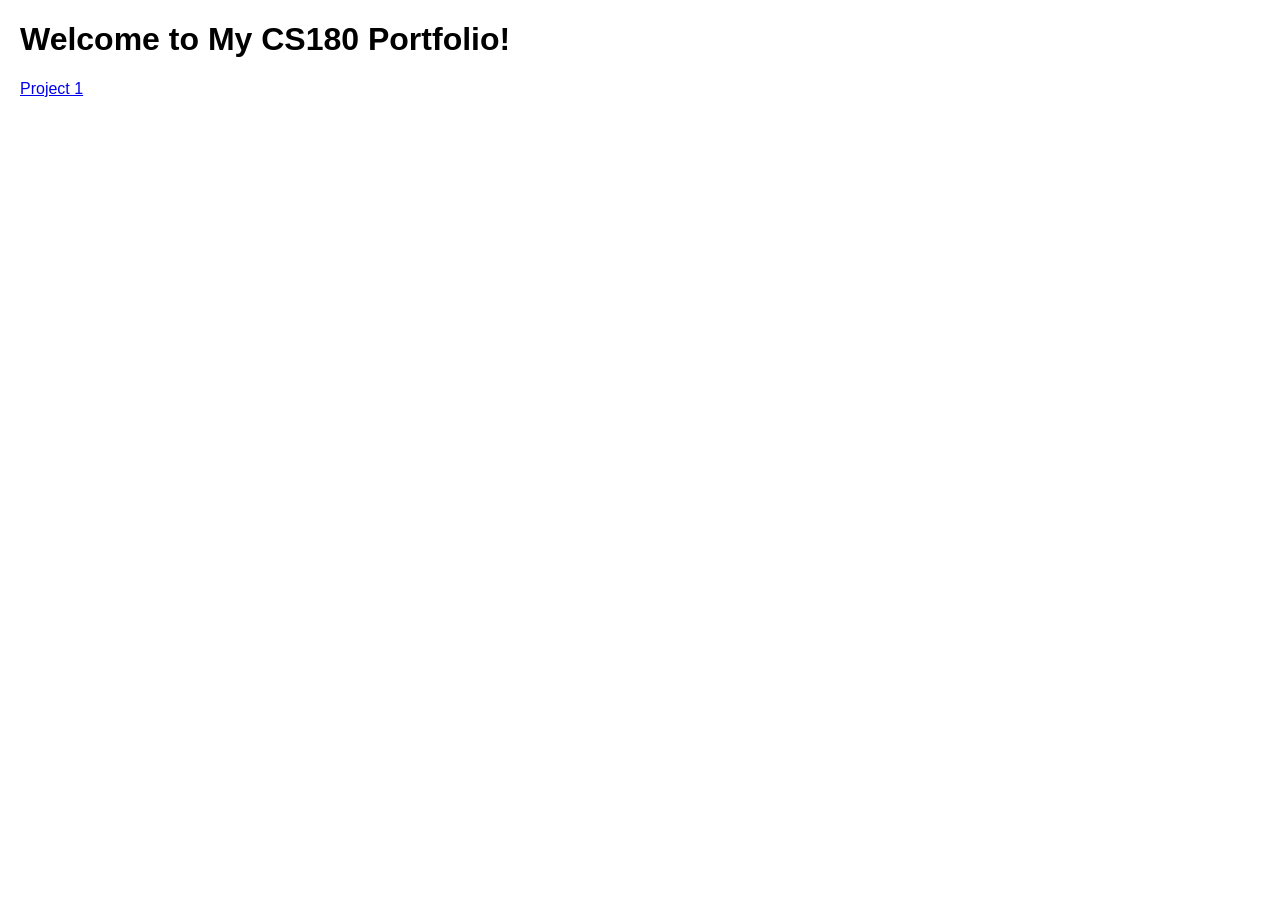
==== index.html @ 076f8999 "Add initial index.html for portfolio website" ====
<!DOCTYPE html>
<html>
<head>
    <title>My Portfolio</title>
    <style>
        body {
            font-family: Arial, sans-serif;
            margin: 20px;
        }
    </style>
</head>
<body>
    <h1>Welcome to My CS180 Portfolio!</h1>
    <a href="./1/index.html">Project 1</a>
</body>
</html>
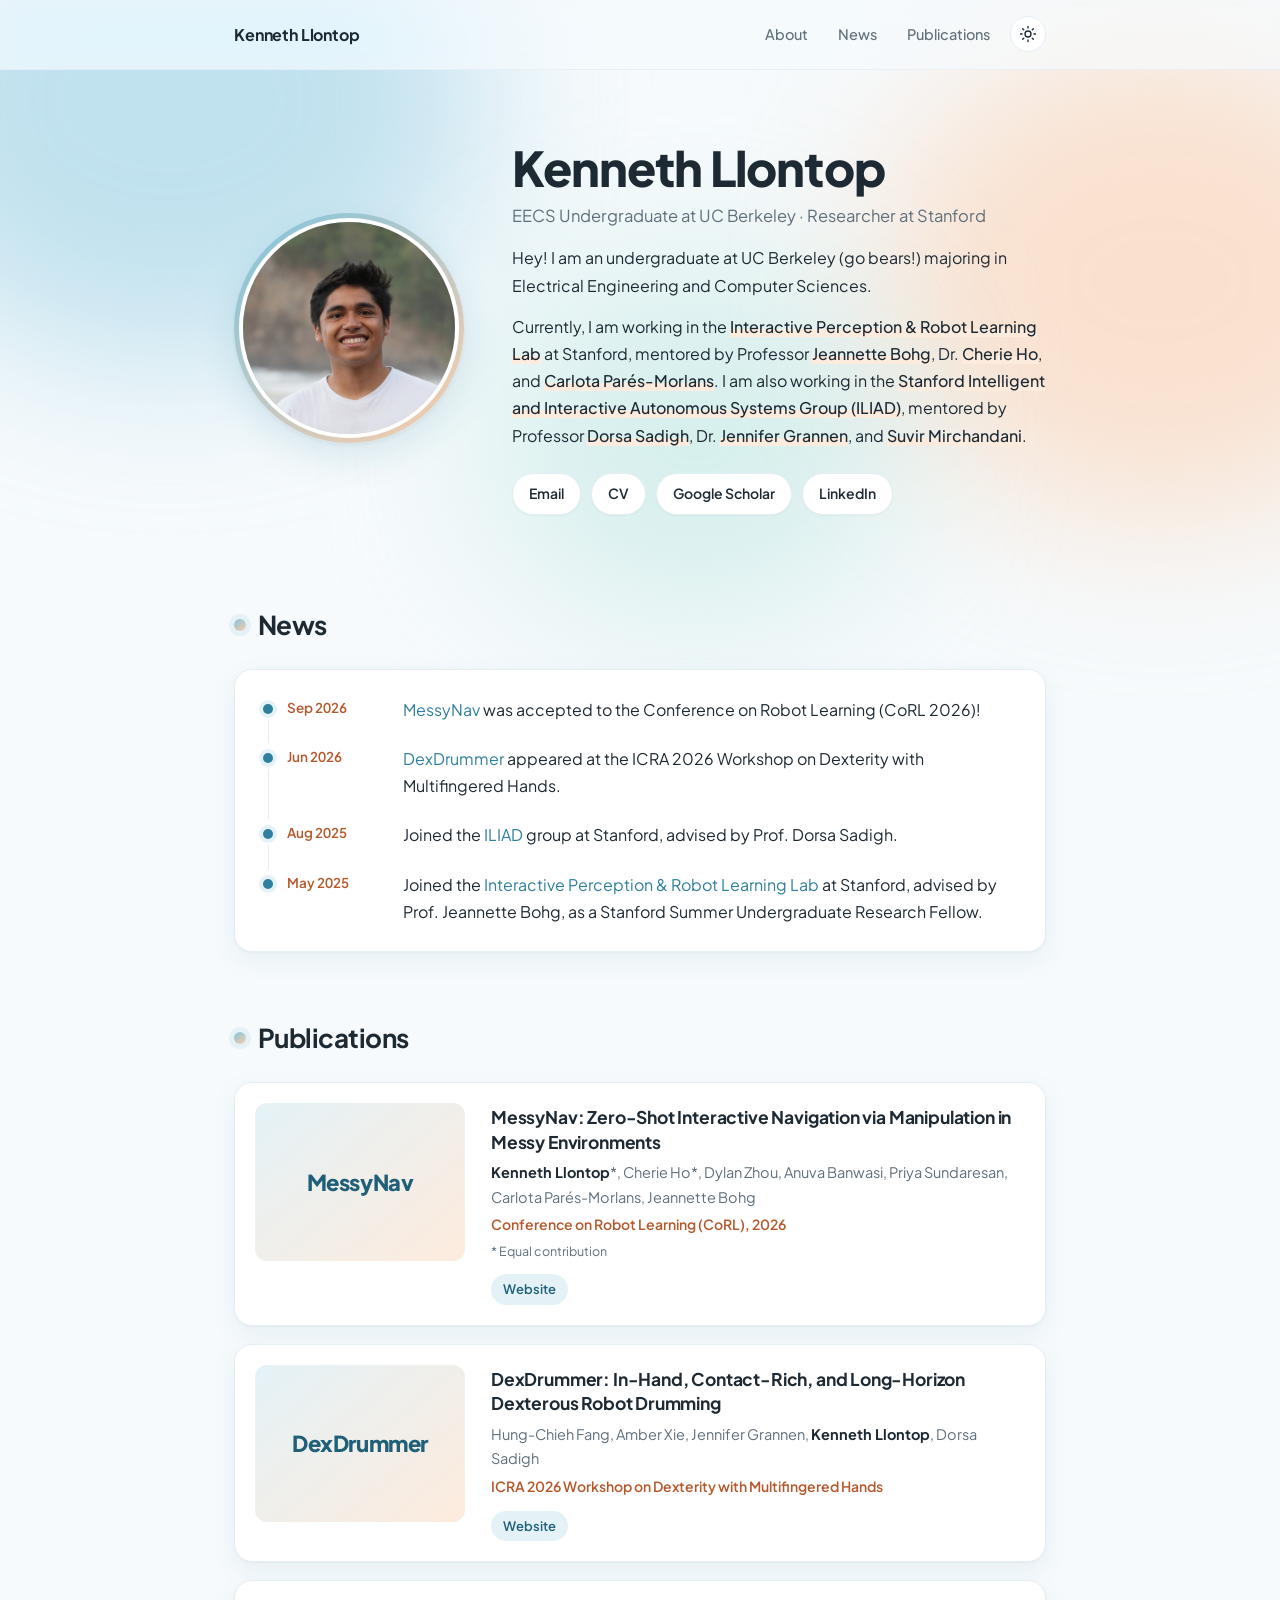
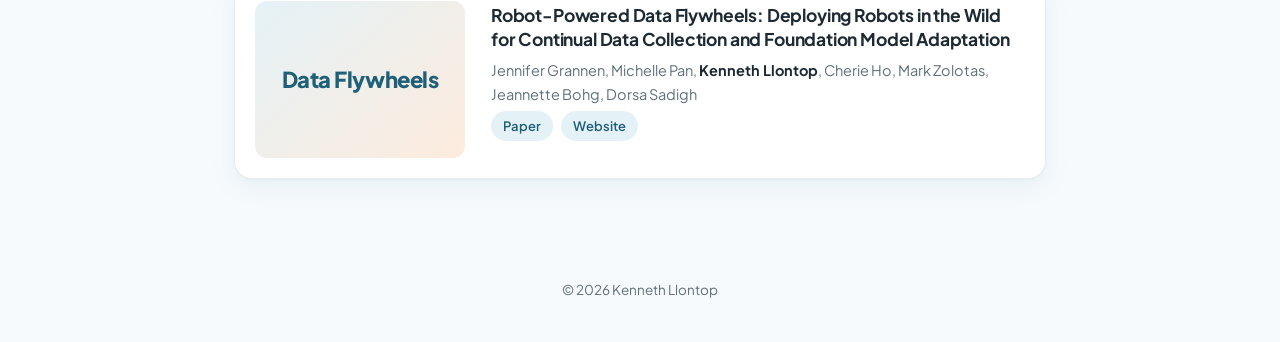
==== commit 388f090a: "Building my website" ====
--- a/index.html
+++ b/index.html
@@ -1,16 +1,465 @@
 <!DOCTYPE html>
-<html>
+<html lang="en">
 <head>
-    <title>My Portfolio</title>
-    <style>
-        body {
-            font-family: Arial, sans-serif;
-            margin: 20px;
-        }
-    </style>
+  <meta charset="utf-8">
+  <meta name="viewport" content="width=device-width, initial-scale=1">
+  <title>Kenneth Llontop</title>
+  <meta name="description" content="Kenneth Llontop — EECS undergraduate at UC Berkeley researching robotics and continual learning at Stanford.">
+  <link rel="preconnect" href="https://fonts.googleapis.com">
+  <link rel="preconnect" href="https://fonts.gstatic.com" crossorigin>
+  <link href="https://fonts.googleapis.com/css2?family=Plus+Jakarta+Sans:wght@400;500;600;700;800&display=swap" rel="stylesheet">
+  <script>
+    // Pick the theme before the page paints: saved choice, else the system setting.
+    (function () {
+      var t = null;
+      try { t = localStorage.getItem('theme'); } catch (e) {}
+      if (t !== 'light' && t !== 'dark') {
+        t = window.matchMedia && matchMedia('(prefers-color-scheme: dark)').matches ? 'dark' : 'light';
+      }
+      document.documentElement.setAttribute('data-theme', t);
+    })();
+  </script>
+  <style>
+    /* Palette: Ocean pastel — soft sea blues + sandy peach on white */
+    :root {
+      --bg: #f6fafc;
+      --surface: #ffffff;
+      --text: #1e2a33;
+      --muted: #5f6f7b;
+      --border: #e3edf2;
+
+      --sea: #2f7f9e;          /* main accent */
+      --sea-deep: #1f5f78;     /* hover / headings accent */
+      --sea-soft: #e4f2f7;     /* chips, tints */
+      --sand: #fdebdd;         /* peach */
+      --sand-deep: #b5592c;    /* readable peach text */
+      --glow-a: rgba(126, 196, 222, .45);
+      --glow-b: rgba(253, 205, 170, .55);
+      --glow-c: rgba(168, 222, 214, .40);
+
+      --shadow: 0 1px 2px rgba(30, 42, 51, .04), 0 8px 24px rgba(47, 127, 158, .08);
+      --shadow-hover: 0 2px 4px rgba(30, 42, 51, .05), 0 14px 36px rgba(47, 127, 158, .14);
+      --radius: 18px;
+      --max: 860px;
+    }
+    /* Dark theme: used when the visitor picks it, or when their system is dark and they haven't picked light */
+    :root[data-theme="dark"] {
+      --bg: #0c171e;
+      --surface: #12212a;
+      --text: #e3edf2;
+      --muted: #97a9b5;
+      --border: #1e3340;
+      --sea: #7cc4de;
+      --sea-deep: #a6daec;
+      --sea-soft: #16303c;
+      --sand: #3a2a22;
+      --sand-deep: #f3b892;
+      --glow-a: rgba(64, 140, 170, .30);
+      --glow-b: rgba(200, 130, 90, .22);
+      --glow-c: rgba(70, 150, 140, .20);
+      --shadow: 0 1px 2px rgba(0,0,0,.3), 0 8px 24px rgba(0,0,0,.25);
+      --shadow-hover: 0 2px 4px rgba(0,0,0,.35), 0 14px 36px rgba(0,0,0,.35);
+    }
+    @media (prefers-color-scheme: dark) {
+      :root:not([data-theme="light"]) {
+        --bg: #0c171e;
+        --surface: #12212a;
+        --text: #e3edf2;
+        --muted: #97a9b5;
+        --border: #1e3340;
+        --sea: #7cc4de;
+        --sea-deep: #a6daec;
+        --sea-soft: #16303c;
+        --sand: #3a2a22;
+        --sand-deep: #f3b892;
+        --glow-a: rgba(64, 140, 170, .30);
+        --glow-b: rgba(200, 130, 90, .22);
+        --glow-c: rgba(70, 150, 140, .20);
+        --shadow: 0 1px 2px rgba(0,0,0,.3), 0 8px 24px rgba(0,0,0,.25);
+        --shadow-hover: 0 2px 4px rgba(0,0,0,.35), 0 14px 36px rgba(0,0,0,.35);
+      }
+    }
+
+    * { box-sizing: border-box; }
+    html { scroll-behavior: smooth; scroll-padding-top: 80px; }
+    body {
+      margin: 0;
+      background: var(--bg);
+      color: var(--text);
+      font-family: "Plus Jakarta Sans", system-ui, -apple-system, "Segoe UI", Roboto, sans-serif;
+      font-size: 16px;
+      line-height: 1.7;
+      -webkit-font-smoothing: antialiased;
+    }
+    a { color: var(--sea); text-decoration: none; transition: color .15s; }
+    a:hover { color: var(--sea-deep); }
+
+    /* ---------- Soft background glow ---------- */
+    .glow {
+      position: absolute; inset: 0 0 auto 0; height: 1050px; z-index: -1; overflow: hidden;
+      pointer-events: none;
+      -webkit-mask-image: linear-gradient(#000 65%, transparent);
+              mask-image: linear-gradient(#000 65%, transparent);
+    }
+    .blob {
+      position: absolute; border-radius: 50%; filter: blur(80px);
+      will-change: transform;
+    }
+    .blob.a { width: 620px; height: 520px; left: -140px; top: -160px; background: var(--glow-a);
+              animation: drift-a 9s ease-in-out infinite alternate; }
+    .blob.b { width: 560px; height: 480px; right: -160px; top: 40px; background: var(--glow-b);
+              animation: drift-b 11s ease-in-out infinite alternate; }
+    .blob.c { width: 420px; height: 360px; left: 38%; top: 260px; background: var(--glow-c);
+              animation: drift-c 13s ease-in-out infinite alternate; }
+    @keyframes drift-a {
+      0%   { transform: translate(0, 0) scale(1);        border-radius: 50% 50% 50% 50%; }
+      50%  { transform: translate(140px, 90px) scale(1.12); border-radius: 58% 42% 55% 45%; }
+      100% { transform: translate(60px, 180px) scale(.94); border-radius: 44% 56% 40% 60%; }
+    }
+    @keyframes drift-b {
+      0%   { transform: translate(0, 0) scale(1);          border-radius: 50%; }
+      50%  { transform: translate(-160px, 120px) scale(.9); border-radius: 40% 60% 60% 40%; }
+      100% { transform: translate(-60px, -40px) scale(1.15); border-radius: 60% 40% 45% 55%; }
+    }
+    @keyframes drift-c {
+      0%   { transform: translate(0, 0) scale(.9);          border-radius: 50%; }
+      50%  { transform: translate(-180px, -80px) scale(1.15); border-radius: 55% 45% 40% 60%; }
+      100% { transform: translate(120px, -140px) scale(1);   border-radius: 45% 55% 60% 40%; }
+    }
+
+    /* ---------- Nav ---------- */
+    .nav {
+      position: sticky; top: 0; z-index: 10;
+      background: color-mix(in srgb, var(--bg) 72%, transparent);
+      backdrop-filter: saturate(160%) blur(14px);
+      -webkit-backdrop-filter: saturate(160%) blur(14px);
+      border-bottom: 1px solid color-mix(in srgb, var(--border) 70%, transparent);
+    }
+    .nav-inner {
+      max-width: var(--max); margin: 0 auto; padding: 16px 24px;
+      display: flex; align-items: center; justify-content: space-between; gap: 16px;
+    }
+    .nav-name { font-weight: 700; color: var(--text); letter-spacing: -.01em; }
+    .nav-name:hover { color: var(--text); }
+    .nav-links { display: flex; gap: 6px; font-size: 14.5px; font-weight: 500; }
+    .nav-links a { color: var(--muted); padding: 6px 12px; border-radius: 999px; }
+    .nav-links a:hover { color: var(--sea-deep); background: var(--sea-soft); }
+    .nav-right { display: flex; align-items: center; gap: 8px; }
+    .theme-toggle {
+      width: 36px; height: 36px; border-radius: 50%; display: grid; place-items: center;
+      border: 1px solid var(--border); background: var(--surface); color: var(--text);
+      cursor: pointer; transition: background .15s, color .15s, transform .2s;
+    }
+    .theme-toggle:hover { color: var(--sea-deep); background: var(--sea-soft); transform: rotate(-12deg); }
+    .theme-toggle svg { width: 18px; height: 18px; fill: none; stroke: currentColor; stroke-width: 1.8;
+                        stroke-linecap: round; stroke-linejoin: round; }
+    .theme-toggle .moon { display: none; }
+    :root[data-theme="dark"] .theme-toggle .sun { display: none; }
+    :root[data-theme="dark"] .theme-toggle .moon { display: block; }
+    body, .card, .nav, .btn { transition: background-color .3s, border-color .3s, color .3s; }
+
+    main { max-width: var(--max); margin: 0 auto; padding: 0 24px; }
+    h1, h2, h3 { margin: 0; letter-spacing: -.02em; }
+
+    /* ---------- Bio ---------- */
+    .bio {
+      display: grid; grid-template-columns: 230px 1fr; gap: 48px; align-items: center;
+      padding: 72px 0 24px;
+    }
+    .bio > *, .pub > *, .news li > * { min-width: 0; }
+    .photo {
+      width: 230px; height: 230px; border-radius: 50%; padding: 5px;
+      background: linear-gradient(140deg, #7ec4de, #fdcdaa);
+      box-shadow: var(--shadow-hover);
+    }
+    .photo img {
+      width: 100%; height: 100%; object-fit: cover; border-radius: 50%; display: block;
+      border: 4px solid var(--surface);
+    }
+    .bio h1 { font-size: 48px; font-weight: 800; line-height: 1.1; margin-bottom: 8px; }
+    .tagline { margin: 0 0 22px; color: var(--muted); font-size: 16.5px; }
+    .bio p { margin: 0 0 14px; }
+    .bio-text a:not(.btn) {
+      color: var(--text); font-weight: 500;
+      background-image: linear-gradient(transparent 62%, var(--sand) 62%);
+      transition: background-size .2s, color .15s;
+    }
+    .bio-text a:not(.btn):hover { color: var(--sea-deep); }
+    .highlight { font-weight: 600; color: var(--sea-deep); }
+
+    .links { display: flex; flex-wrap: wrap; gap: 10px; margin-top: 24px; }
+    .btn {
+      font-size: 14px; font-weight: 600; color: var(--text);
+      padding: 8px 16px; border-radius: 999px;
+      background: var(--surface); border: 1px solid var(--border);
+      box-shadow: 0 1px 2px rgba(30,42,51,.04);
+      transition: transform .15s, background .15s, color .15s, border-color .15s;
+    }
+    .btn:hover { transform: translateY(-1px); background: var(--sea); border-color: var(--sea); color: #fff; }
+
+    /* ---------- Sections ---------- */
+    section.block { padding-top: 64px; }
+    h2 {
+      font-size: 26px; font-weight: 700; margin-bottom: 22px;
+      display: flex; align-items: center; gap: 12px;
+    }
+    h2::before {
+      content: ""; width: 12px; height: 12px; border-radius: 50%;
+      background: linear-gradient(140deg, #7ec4de, #fdcdaa);
+      box-shadow: 0 0 0 5px var(--sea-soft);
+    }
+    .card {
+      background: var(--surface); border: 1px solid var(--border);
+      border-radius: var(--radius); box-shadow: var(--shadow);
+    }
+
+    /* ---------- News (dot timeline) ---------- */
+    .news { list-style: none; margin: 0; padding: 26px 28px; }
+    .news li {
+      position: relative; display: grid; grid-template-columns: 96px 1fr; gap: 20px;
+      padding: 0 0 22px 24px;
+    }
+    .news li:last-child { padding-bottom: 0; }
+    .news li::before {
+      content: ""; position: absolute; left: 0; top: 8px;
+      width: 10px; height: 10px; border-radius: 50%;
+      background: var(--sea); box-shadow: 0 0 0 4px var(--sea-soft);
+    }
+    .news li::after {
+      content: ""; position: absolute; left: 4.5px; top: 24px; bottom: 2px;
+      width: 1px; background: var(--border);
+    }
+    .news li:last-child::after { display: none; }
+    .news time {
+      font-size: 13.5px; font-weight: 600; color: var(--sand-deep);
+      font-variant-numeric: tabular-nums; padding-top: 1px; white-space: nowrap;
+    }
+
+    /* ---------- Publications ---------- */
+    .pub {
+      display: grid; grid-template-columns: 210px 1fr; gap: 26px;
+      padding: 20px; margin-bottom: 18px;
+      transition: transform .2s, box-shadow .2s;
+    }
+    .pub:hover { transform: translateY(-2px); box-shadow: var(--shadow-hover); }
+    .pub-thumb {
+      width: 210px; aspect-ratio: 4 / 3; border-radius: 12px; overflow: hidden;
+      background: linear-gradient(140deg, var(--sea-soft), var(--sand));
+      display: flex; align-items: center; justify-content: center;
+      color: var(--muted); font-size: 13px; font-weight: 500;
+    }
+    .pub-thumb img, .pub-thumb video { width: 100%; height: 100%; object-fit: cover; }
+    .pub-title { font-weight: 700; font-size: 17.5px; line-height: 1.4; margin: 2px 0 6px; letter-spacing: -.01em; }
+    .pub-title a { color: var(--text); }
+    .pub-title a:hover { color: var(--sea); }
+    .pub-authors { margin: 0 0 4px; font-size: 14.5px; color: var(--muted); }
+    .pub-authors .me { color: var(--text); font-weight: 700; }
+    .pub-authors a { color: inherit; }
+    .pub-authors a:hover { color: var(--sea); }
+    .pub-note { margin: -8px 0 12px; font-size: 12.5px; color: var(--muted); }
+    .thumb-label {
+      font-size: 22px; font-weight: 800; letter-spacing: -.02em; color: var(--sea-deep);
+      text-align: center; padding: 0 12px; line-height: 1.2;
+    }
+    .pub-venue { margin: 0 0 12px; font-size: 14px; font-weight: 600; color: var(--sand-deep); }
+    .pub-links { display: flex; flex-wrap: wrap; gap: 8px; }
+    .pub-links a {
+      font-size: 13px; font-weight: 600; padding: 4px 12px; border-radius: 999px;
+      background: var(--sea-soft); color: var(--sea-deep);
+      transition: background .15s, color .15s;
+    }
+    .pub-links a:hover { background: var(--sea); color: #fff; }
+
+    /* ---------- Footer ---------- */
+    footer {
+      max-width: var(--max); margin: 72px auto 0; padding: 28px 24px 40px;
+      color: var(--muted); font-size: 13.5px; text-align: center;
+    }
+
+    /* ---------- Gentle entrance ---------- */
+    @media (prefers-reduced-motion: no-preference) {
+      .rise { animation: rise .7s cubic-bezier(.2,.7,.2,1) both; }
+      .rise.d1 { animation-delay: .08s; }
+      .rise.d2 { animation-delay: .16s; }
+      .rise.d3 { animation-delay: .24s; }
+      @keyframes rise { from { opacity: 0; transform: translateY(14px); } to { opacity: 1; transform: none; } }
+    }
+
+    /* ---------- Mobile ---------- */
+    @media (max-width: 680px) {
+      .nav-inner { padding: 12px 16px; justify-content: center; }
+      .nav-name { display: none; }
+      .nav-links { gap: 4px; }
+      main { padding: 0 16px; }
+      .bio { grid-template-columns: 1fr; gap: 24px; padding-top: 40px; justify-items: center; }
+      .photo { width: 170px; height: 170px; }
+      .bio-text { width: 100%; }
+      .bio h1, .tagline { text-align: center; }
+      .bio h1 { font-size: 36px; }
+      .links { justify-content: center; }
+      .news { padding: 22px 18px; }
+      .news li { grid-template-columns: 1fr; gap: 2px; }
+      .pub { grid-template-columns: 1fr; gap: 16px; padding: 16px; }
+      .pub-thumb { width: 100%; }
+      .blob.a { width: 360px; height: 360px; }
+      .blob.b { width: 320px; height: 320px; }
+      .blob.c { width: 260px; height: 260px; left: 20%; top: 320px; }
+    }
+  </style>
 </head>
 <body>
-    <h1>Welcome to My CS180 Portfolio!</h1>
-    <a href="./1/index.html">Project 1</a>
+  <div class="glow" aria-hidden="true">
+    <span class="blob a"></span>
+    <span class="blob b"></span>
+    <span class="blob c"></span>
+  </div>
+
+  <nav class="nav">
+    <div class="nav-inner">
+      <a class="nav-name" href="#">Kenneth Llontop</a>
+      <div class="nav-right">
+        <div class="nav-links">
+          <a href="#about">About</a>
+          <a href="#news">News</a>
+          <a href="#publications">Publications</a>
+        </div>
+        <button class="theme-toggle" type="button" aria-label="Switch to dark mode" title="Toggle light / dark">
+          <svg class="sun" viewBox="0 0 24 24" aria-hidden="true"><circle cx="12" cy="12" r="4"/><path d="M12 2v2M12 20v2M4.9 4.9l1.4 1.4M17.7 17.7l1.4 1.4M2 12h2M20 12h2M4.9 19.1l1.4-1.4M17.7 6.3l1.4-1.4"/></svg>
+          <svg class="moon" viewBox="0 0 24 24" aria-hidden="true"><path d="M20 14.5A8 8 0 0 1 9.5 4a8 8 0 1 0 10.5 10.5z"/></svg>
+        </button>
+      </div>
+    </div>
+  </nav>
+
+  <main>
+
+    <!-- ===================== BIO ===================== -->
+    <section id="about" class="bio">
+      <div class="photo rise">
+        <img src="images/headshot_image-2.jpg" alt="Portrait of Kenneth Llontop">
+      </div>
+      <div class="bio-text rise d1">
+        <h1>Kenneth Llontop</h1>
+        <p class="tagline">EECS Undergraduate at UC Berkeley &middot; Researcher at Stanford</p>
+
+        <p>
+          Hey! I am an undergraduate at UC Berkeley (go bears!) majoring in Electrical Engineering
+          and Computer Sciences.
+        </p>
+        <p>
+          Currently, I am working in the
+          <a href="https://iprl.stanford.edu/">Interactive Perception &amp; Robot Learning Lab</a>
+          at Stanford, mentored by Professor <a href="https://web.stanford.edu/~bohg/">Jeannette Bohg</a>,
+          Dr. <a href="https://cherieho.com/">Cherie Ho</a>, and <a href="https://carlotapares.com/">Carlota Parés-Morlans</a>. I am also working in the
+          <a href="https://iliad.stanford.edu/">Stanford Intelligent and Interactive Autonomous Systems Group (ILIAD)</a>,
+          mentored by Professor <a href="https://dorsa.fyi/">Dorsa Sadigh</a>, Dr. <a href="https://jenngrannen.com/">Jennifer Grannen</a>,
+          and <a href="https://suvirpmirchandani.com/">Suvir Mirchandani</a>.
+        </p>
+
+        <div class="links">
+          <a class="btn" href="mailto:kennethllontop@berkeley.edu">Email</a>
+          <a class="btn" href="files/Kenneth_Llontop_CV.pdf" target="_blank" rel="noopener">CV</a>
+          <a class="btn" href="https://scholar.google.com/citations?user=0Wmio54AAAAJ&amp;hl=en" target="_blank" rel="noopener">Google Scholar</a>
+          <a class="btn" href="https://www.linkedin.com/in/kenneth-llontop" target="_blank" rel="noopener">LinkedIn</a>
+        </div>
+      </div>
+    </section>
+
+    <!-- ===================== NEWS ===================== -->
+    <section id="news" class="block rise d2">
+      <h2>News</h2>
+      <!-- Add new items at the top. Format: <li><time>Mon YYYY</time><span>...</span></li> -->
+      <ul class="news card">
+        <li>
+          <time>Sep 2026</time>
+          <span><a href="https://messynav.github.io">MessyNav</a> was accepted to the Conference on Robot Learning (CoRL 2026)!</span>
+        </li>
+        <li>
+          <time>Jun 2026</time>
+          <span><a href="https://dexdrummer.github.io">DexDrummer</a> appeared at the ICRA 2026 Workshop on Dexterity with Multifingered Hands.</span>
+        </li>
+        <li>
+          <time>Aug 2025</time>
+          <span>Joined the <a href="https://iliad.stanford.edu/">ILIAD</a> group at Stanford, advised by Prof. Dorsa Sadigh.</span>
+        </li>
+        <li>
+          <time>May 2025</time>
+          <span>Joined the <a href="https://iprl.stanford.edu/">Interactive Perception &amp; Robot Learning Lab</a> at Stanford, advised by Prof. Jeannette Bohg, as a Stanford Summer Undergraduate Research Fellow.</span>
+        </li>
+      </ul>
+    </section>
+
+    <!-- ===================== PUBLICATIONS ===================== -->
+    <section id="publications" class="block rise d3">
+      <h2>Publications</h2>
+
+      <!--
+        To add a paper, copy one <article class="pub card"> block below.
+        - Thumbnail: replace <span class="thumb-label">...</span> with
+          <img src="images/your-figure.png" alt="..."> (or a <video autoplay muted loop playsinline>).
+        - Wrap your own name in <span class="me">...</span> so it's bolded.
+      -->
+      <article class="pub card">
+        <div class="pub-thumb"><span class="thumb-label">MessyNav</span></div>
+        <div>
+          <p class="pub-title"><a href="https://messynav.github.io">MessyNav: Zero-Shot Interactive Navigation via Manipulation in Messy Environments</a></p>
+          <p class="pub-authors">
+            <span class="me">Kenneth Llontop</span>*, <a href="https://cherieho.com/">Cherie Ho</a>*, Dylan Zhou, Anuva Banwasi, Priya Sundaresan, <a href="https://carlotapares.com/">Carlota Parés-Morlans</a>, <a href="https://web.stanford.edu/~bohg/">Jeannette Bohg</a>
+          </p>
+          <p class="pub-venue">Conference on Robot Learning (CoRL), 2026</p>
+          <p class="pub-note">* Equal contribution</p>
+          <div class="pub-links">
+            <a href="https://messynav.github.io">Website</a>
+          </div>
+        </div>
+      </article>
+      <article class="pub card">
+        <div class="pub-thumb"><span class="thumb-label">DexDrummer</span></div>
+        <div>
+          <p class="pub-title"><a href="https://dexdrummer.github.io">DexDrummer: In-Hand, Contact-Rich, and Long-Horizon Dexterous Robot Drumming</a></p>
+          <p class="pub-authors">
+            Hung-Chieh Fang, Amber Xie, <a href="https://jenngrannen.com/">Jennifer Grannen</a>, <span class="me">Kenneth Llontop</span>, <a href="https://dorsa.fyi/">Dorsa Sadigh</a>
+          </p>
+          <p class="pub-venue">ICRA 2026 Workshop on Dexterity with Multifingered Hands</p>
+          <div class="pub-links">
+            <a href="https://dexdrummer.github.io">Website</a>
+          </div>
+        </div>
+      </article>
+      <article class="pub card">
+        <div class="pub-thumb"><span class="thumb-label">Data Flywheels</span></div>
+        <div>
+          <p class="pub-title"><a href="https://scanford-robot.github.io">Robot-Powered Data Flywheels: Deploying Robots in the Wild for Continual Data Collection and Foundation Model Adaptation</a></p>
+          <p class="pub-authors">
+            <a href="https://jenngrannen.com/">Jennifer Grannen</a>, Michelle Pan, <span class="me">Kenneth Llontop</span>, <a href="https://cherieho.com/">Cherie Ho</a>, Mark Zolotas, <a href="https://web.stanford.edu/~bohg/">Jeannette Bohg</a>, <a href="https://dorsa.fyi/">Dorsa Sadigh</a>
+          </p>
+          <div class="pub-links">
+            <a href="https://arxiv.org/abs/2511.19647">Paper</a>
+            <a href="https://scanford-robot.github.io">Website</a>
+          </div>
+        </div>
+      </article>
+
+    </section>
+  </main>
+
+  <footer>&copy; 2026 Kenneth Llontop</footer>
+
+  <script>
+    (function () {
+      var root = document.documentElement, btn = document.querySelector('.theme-toggle');
+      function sync() {
+        var dark = root.getAttribute('data-theme') === 'dark';
+        btn.setAttribute('aria-label', dark ? 'Switch to light mode' : 'Switch to dark mode');
+      }
+      btn.addEventListener('click', function () {
+        var next = root.getAttribute('data-theme') === 'dark' ? 'light' : 'dark';
+        root.setAttribute('data-theme', next);
+        try { localStorage.setItem('theme', next); } catch (e) {}
+        sync();
+      });
+      sync();
+    })();
+  </script>
 </body>
 </html>
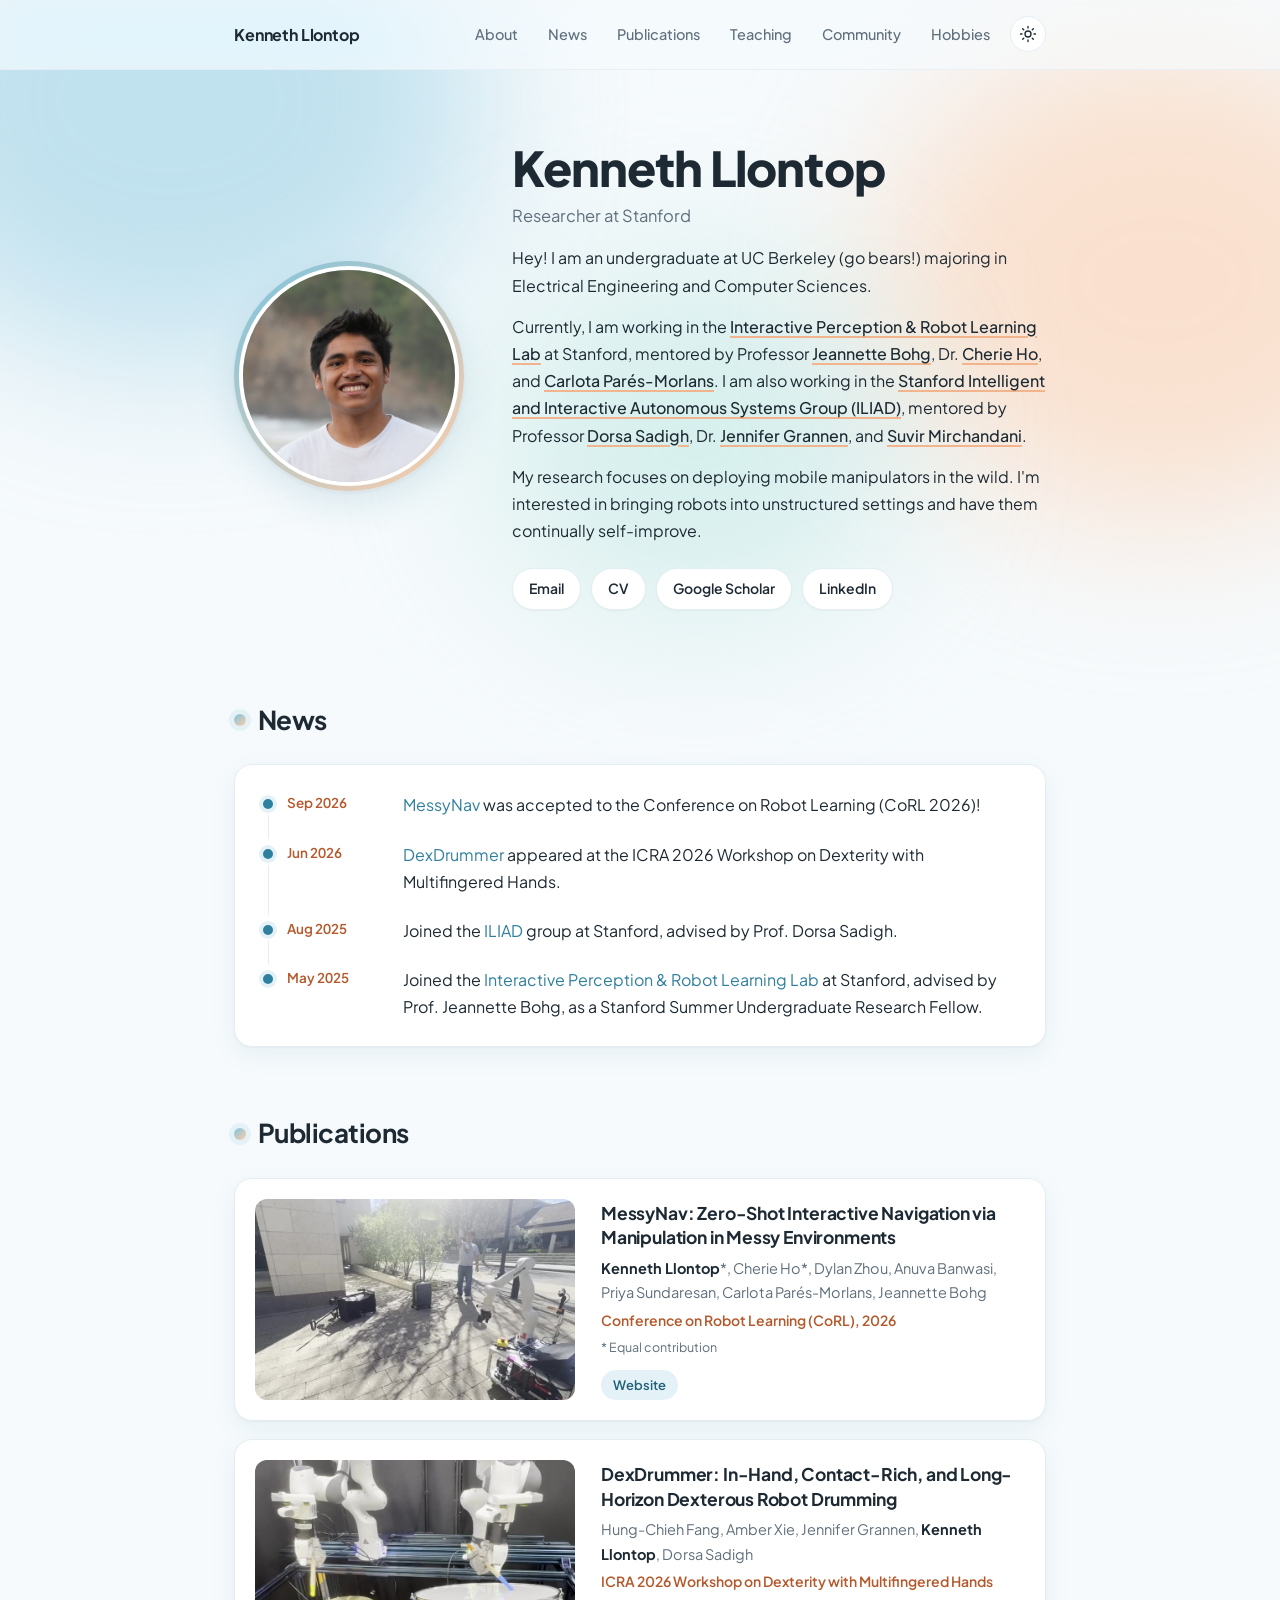
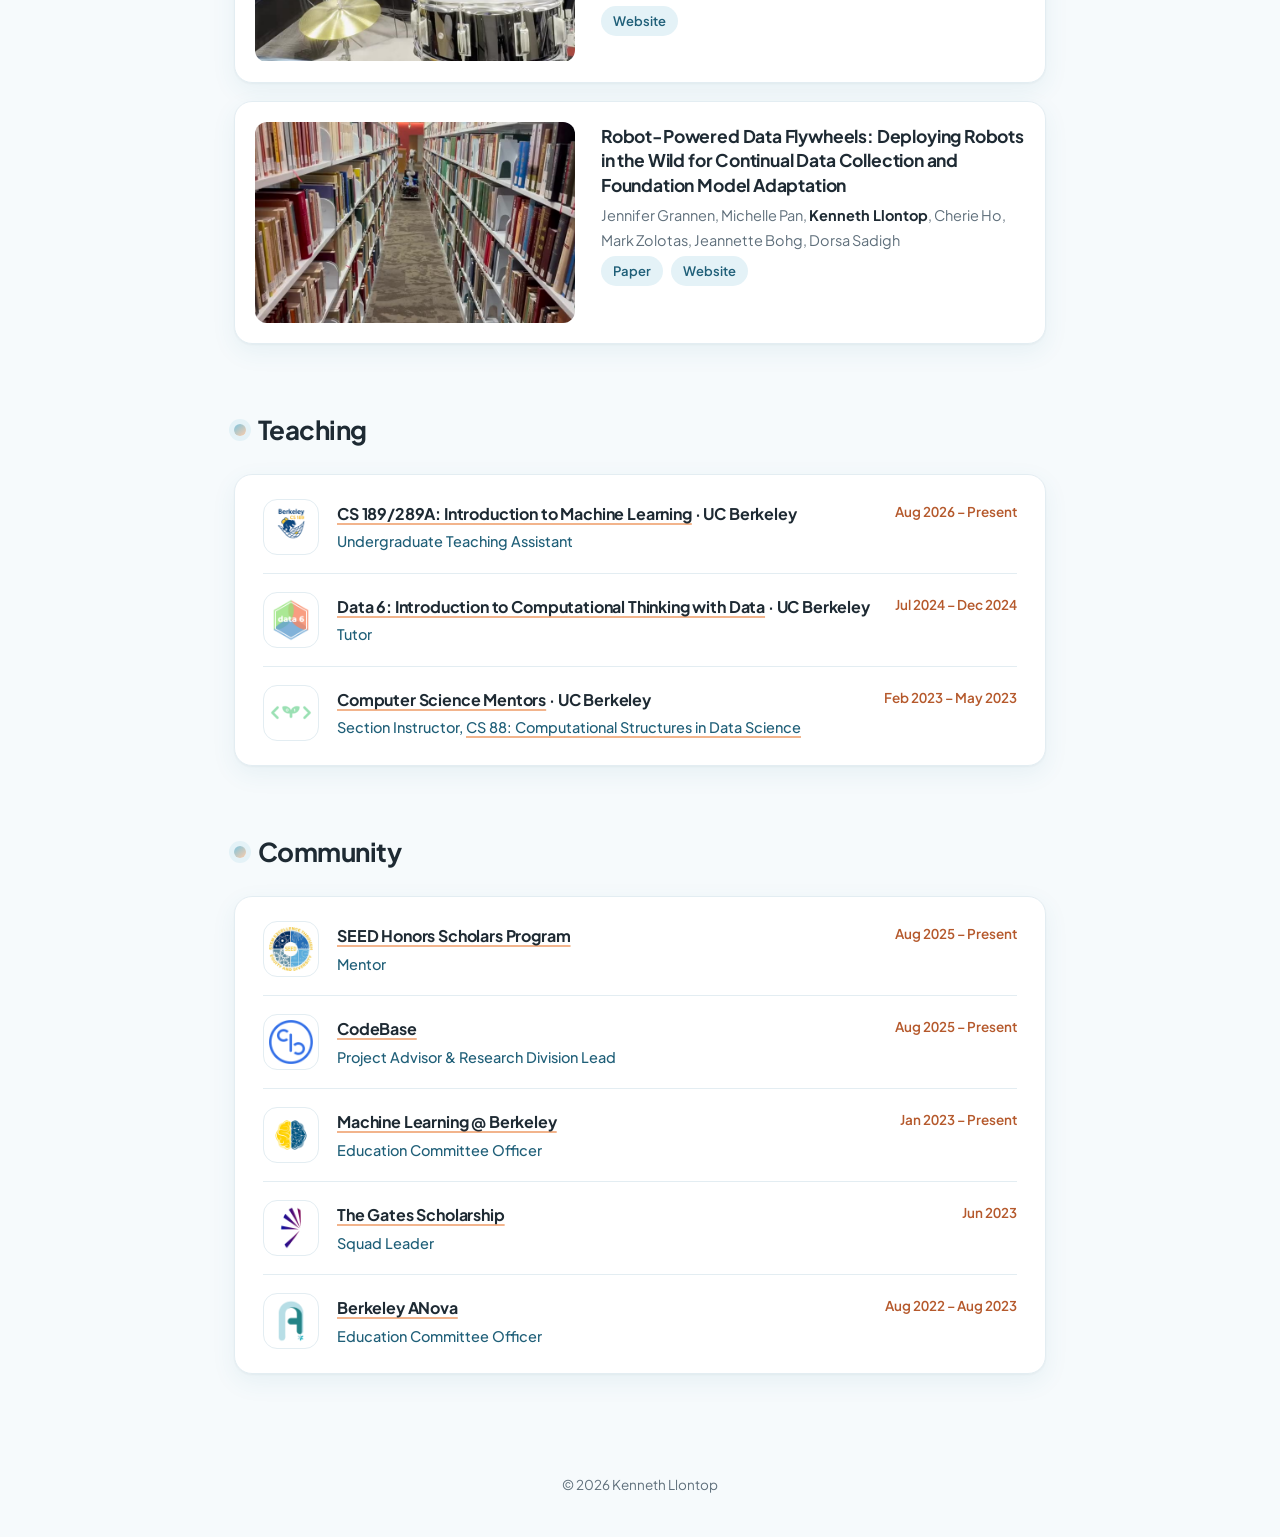
==== commit 1cf599c4: "Changes to personal website" ====
--- a/index.html
+++ b/index.html
@@ -19,293 +19,7 @@
       document.documentElement.setAttribute('data-theme', t);
     })();
   </script>
-  <style>
-    /* Palette: Ocean pastel — soft sea blues + sandy peach on white */
-    :root {
-      --bg: #f6fafc;
-      --surface: #ffffff;
-      --text: #1e2a33;
-      --muted: #5f6f7b;
-      --border: #e3edf2;
-
-      --sea: #2f7f9e;          /* main accent */
-      --sea-deep: #1f5f78;     /* hover / headings accent */
-      --sea-soft: #e4f2f7;     /* chips, tints */
-      --sand: #fdebdd;         /* peach */
-      --sand-deep: #b5592c;    /* readable peach text */
-      --glow-a: rgba(126, 196, 222, .45);
-      --glow-b: rgba(253, 205, 170, .55);
-      --glow-c: rgba(168, 222, 214, .40);
-
-      --shadow: 0 1px 2px rgba(30, 42, 51, .04), 0 8px 24px rgba(47, 127, 158, .08);
-      --shadow-hover: 0 2px 4px rgba(30, 42, 51, .05), 0 14px 36px rgba(47, 127, 158, .14);
-      --radius: 18px;
-      --max: 860px;
-    }
-    /* Dark theme: used when the visitor picks it, or when their system is dark and they haven't picked light */
-    :root[data-theme="dark"] {
-      --bg: #0c171e;
-      --surface: #12212a;
-      --text: #e3edf2;
-      --muted: #97a9b5;
-      --border: #1e3340;
-      --sea: #7cc4de;
-      --sea-deep: #a6daec;
-      --sea-soft: #16303c;
-      --sand: #3a2a22;
-      --sand-deep: #f3b892;
-      --glow-a: rgba(64, 140, 170, .30);
-      --glow-b: rgba(200, 130, 90, .22);
-      --glow-c: rgba(70, 150, 140, .20);
-      --shadow: 0 1px 2px rgba(0,0,0,.3), 0 8px 24px rgba(0,0,0,.25);
-      --shadow-hover: 0 2px 4px rgba(0,0,0,.35), 0 14px 36px rgba(0,0,0,.35);
-    }
-    @media (prefers-color-scheme: dark) {
-      :root:not([data-theme="light"]) {
-        --bg: #0c171e;
-        --surface: #12212a;
-        --text: #e3edf2;
-        --muted: #97a9b5;
-        --border: #1e3340;
-        --sea: #7cc4de;
-        --sea-deep: #a6daec;
-        --sea-soft: #16303c;
-        --sand: #3a2a22;
-        --sand-deep: #f3b892;
-        --glow-a: rgba(64, 140, 170, .30);
-        --glow-b: rgba(200, 130, 90, .22);
-        --glow-c: rgba(70, 150, 140, .20);
-        --shadow: 0 1px 2px rgba(0,0,0,.3), 0 8px 24px rgba(0,0,0,.25);
-        --shadow-hover: 0 2px 4px rgba(0,0,0,.35), 0 14px 36px rgba(0,0,0,.35);
-      }
-    }
-
-    * { box-sizing: border-box; }
-    html { scroll-behavior: smooth; scroll-padding-top: 80px; }
-    body {
-      margin: 0;
-      background: var(--bg);
-      color: var(--text);
-      font-family: "Plus Jakarta Sans", system-ui, -apple-system, "Segoe UI", Roboto, sans-serif;
-      font-size: 16px;
-      line-height: 1.7;
-      -webkit-font-smoothing: antialiased;
-    }
-    a { color: var(--sea); text-decoration: none; transition: color .15s; }
-    a:hover { color: var(--sea-deep); }
-
-    /* ---------- Soft background glow ---------- */
-    .glow {
-      position: absolute; inset: 0 0 auto 0; height: 1050px; z-index: -1; overflow: hidden;
-      pointer-events: none;
-      -webkit-mask-image: linear-gradient(#000 65%, transparent);
-              mask-image: linear-gradient(#000 65%, transparent);
-    }
-    .blob {
-      position: absolute; border-radius: 50%; filter: blur(80px);
-      will-change: transform;
-    }
-    .blob.a { width: 620px; height: 520px; left: -140px; top: -160px; background: var(--glow-a);
-              animation: drift-a 9s ease-in-out infinite alternate; }
-    .blob.b { width: 560px; height: 480px; right: -160px; top: 40px; background: var(--glow-b);
-              animation: drift-b 11s ease-in-out infinite alternate; }
-    .blob.c { width: 420px; height: 360px; left: 38%; top: 260px; background: var(--glow-c);
-              animation: drift-c 13s ease-in-out infinite alternate; }
-    @keyframes drift-a {
-      0%   { transform: translate(0, 0) scale(1);        border-radius: 50% 50% 50% 50%; }
-      50%  { transform: translate(140px, 90px) scale(1.12); border-radius: 58% 42% 55% 45%; }
-      100% { transform: translate(60px, 180px) scale(.94); border-radius: 44% 56% 40% 60%; }
-    }
-    @keyframes drift-b {
-      0%   { transform: translate(0, 0) scale(1);          border-radius: 50%; }
-      50%  { transform: translate(-160px, 120px) scale(.9); border-radius: 40% 60% 60% 40%; }
-      100% { transform: translate(-60px, -40px) scale(1.15); border-radius: 60% 40% 45% 55%; }
-    }
-    @keyframes drift-c {
-      0%   { transform: translate(0, 0) scale(.9);          border-radius: 50%; }
-      50%  { transform: translate(-180px, -80px) scale(1.15); border-radius: 55% 45% 40% 60%; }
-      100% { transform: translate(120px, -140px) scale(1);   border-radius: 45% 55% 60% 40%; }
-    }
-
-    /* ---------- Nav ---------- */
-    .nav {
-      position: sticky; top: 0; z-index: 10;
-      background: color-mix(in srgb, var(--bg) 72%, transparent);
-      backdrop-filter: saturate(160%) blur(14px);
-      -webkit-backdrop-filter: saturate(160%) blur(14px);
-      border-bottom: 1px solid color-mix(in srgb, var(--border) 70%, transparent);
-    }
-    .nav-inner {
-      max-width: var(--max); margin: 0 auto; padding: 16px 24px;
-      display: flex; align-items: center; justify-content: space-between; gap: 16px;
-    }
-    .nav-name { font-weight: 700; color: var(--text); letter-spacing: -.01em; }
-    .nav-name:hover { color: var(--text); }
-    .nav-links { display: flex; gap: 6px; font-size: 14.5px; font-weight: 500; }
-    .nav-links a { color: var(--muted); padding: 6px 12px; border-radius: 999px; }
-    .nav-links a:hover { color: var(--sea-deep); background: var(--sea-soft); }
-    .nav-right { display: flex; align-items: center; gap: 8px; }
-    .theme-toggle {
-      width: 36px; height: 36px; border-radius: 50%; display: grid; place-items: center;
-      border: 1px solid var(--border); background: var(--surface); color: var(--text);
-      cursor: pointer; transition: background .15s, color .15s, transform .2s;
-    }
-    .theme-toggle:hover { color: var(--sea-deep); background: var(--sea-soft); transform: rotate(-12deg); }
-    .theme-toggle svg { width: 18px; height: 18px; fill: none; stroke: currentColor; stroke-width: 1.8;
-                        stroke-linecap: round; stroke-linejoin: round; }
-    .theme-toggle .moon { display: none; }
-    :root[data-theme="dark"] .theme-toggle .sun { display: none; }
-    :root[data-theme="dark"] .theme-toggle .moon { display: block; }
-    body, .card, .nav, .btn { transition: background-color .3s, border-color .3s, color .3s; }
-
-    main { max-width: var(--max); margin: 0 auto; padding: 0 24px; }
-    h1, h2, h3 { margin: 0; letter-spacing: -.02em; }
-
-    /* ---------- Bio ---------- */
-    .bio {
-      display: grid; grid-template-columns: 230px 1fr; gap: 48px; align-items: center;
-      padding: 72px 0 24px;
-    }
-    .bio > *, .pub > *, .news li > * { min-width: 0; }
-    .photo {
-      width: 230px; height: 230px; border-radius: 50%; padding: 5px;
-      background: linear-gradient(140deg, #7ec4de, #fdcdaa);
-      box-shadow: var(--shadow-hover);
-    }
-    .photo img {
-      width: 100%; height: 100%; object-fit: cover; border-radius: 50%; display: block;
-      border: 4px solid var(--surface);
-    }
-    .bio h1 { font-size: 48px; font-weight: 800; line-height: 1.1; margin-bottom: 8px; }
-    .tagline { margin: 0 0 22px; color: var(--muted); font-size: 16.5px; }
-    .bio p { margin: 0 0 14px; }
-    .bio-text a:not(.btn) {
-      color: var(--text); font-weight: 500;
-      background-image: linear-gradient(transparent 62%, var(--sand) 62%);
-      transition: background-size .2s, color .15s;
-    }
-    .bio-text a:not(.btn):hover { color: var(--sea-deep); }
-    .highlight { font-weight: 600; color: var(--sea-deep); }
-
-    .links { display: flex; flex-wrap: wrap; gap: 10px; margin-top: 24px; }
-    .btn {
-      font-size: 14px; font-weight: 600; color: var(--text);
-      padding: 8px 16px; border-radius: 999px;
-      background: var(--surface); border: 1px solid var(--border);
-      box-shadow: 0 1px 2px rgba(30,42,51,.04);
-      transition: transform .15s, background .15s, color .15s, border-color .15s;
-    }
-    .btn:hover { transform: translateY(-1px); background: var(--sea); border-color: var(--sea); color: #fff; }
-
-    /* ---------- Sections ---------- */
-    section.block { padding-top: 64px; }
-    h2 {
-      font-size: 26px; font-weight: 700; margin-bottom: 22px;
-      display: flex; align-items: center; gap: 12px;
-    }
-    h2::before {
-      content: ""; width: 12px; height: 12px; border-radius: 50%;
-      background: linear-gradient(140deg, #7ec4de, #fdcdaa);
-      box-shadow: 0 0 0 5px var(--sea-soft);
-    }
-    .card {
-      background: var(--surface); border: 1px solid var(--border);
-      border-radius: var(--radius); box-shadow: var(--shadow);
-    }
-
-    /* ---------- News (dot timeline) ---------- */
-    .news { list-style: none; margin: 0; padding: 26px 28px; }
-    .news li {
-      position: relative; display: grid; grid-template-columns: 96px 1fr; gap: 20px;
-      padding: 0 0 22px 24px;
-    }
-    .news li:last-child { padding-bottom: 0; }
-    .news li::before {
-      content: ""; position: absolute; left: 0; top: 8px;
-      width: 10px; height: 10px; border-radius: 50%;
-      background: var(--sea); box-shadow: 0 0 0 4px var(--sea-soft);
-    }
-    .news li::after {
-      content: ""; position: absolute; left: 4.5px; top: 24px; bottom: 2px;
-      width: 1px; background: var(--border);
-    }
-    .news li:last-child::after { display: none; }
-    .news time {
-      font-size: 13.5px; font-weight: 600; color: var(--sand-deep);
-      font-variant-numeric: tabular-nums; padding-top: 1px; white-space: nowrap;
-    }
-
-    /* ---------- Publications ---------- */
-    .pub {
-      display: grid; grid-template-columns: 210px 1fr; gap: 26px;
-      padding: 20px; margin-bottom: 18px;
-      transition: transform .2s, box-shadow .2s;
-    }
-    .pub:hover { transform: translateY(-2px); box-shadow: var(--shadow-hover); }
-    .pub-thumb {
-      width: 210px; aspect-ratio: 4 / 3; border-radius: 12px; overflow: hidden;
-      background: linear-gradient(140deg, var(--sea-soft), var(--sand));
-      display: flex; align-items: center; justify-content: center;
-      color: var(--muted); font-size: 13px; font-weight: 500;
-    }
-    .pub-thumb img, .pub-thumb video { width: 100%; height: 100%; object-fit: cover; }
-    .pub-title { font-weight: 700; font-size: 17.5px; line-height: 1.4; margin: 2px 0 6px; letter-spacing: -.01em; }
-    .pub-title a { color: var(--text); }
-    .pub-title a:hover { color: var(--sea); }
-    .pub-authors { margin: 0 0 4px; font-size: 14.5px; color: var(--muted); }
-    .pub-authors .me { color: var(--text); font-weight: 700; }
-    .pub-authors a { color: inherit; }
-    .pub-authors a:hover { color: var(--sea); }
-    .pub-note { margin: -8px 0 12px; font-size: 12.5px; color: var(--muted); }
-    .thumb-label {
-      font-size: 22px; font-weight: 800; letter-spacing: -.02em; color: var(--sea-deep);
-      text-align: center; padding: 0 12px; line-height: 1.2;
-    }
-    .pub-venue { margin: 0 0 12px; font-size: 14px; font-weight: 600; color: var(--sand-deep); }
-    .pub-links { display: flex; flex-wrap: wrap; gap: 8px; }
-    .pub-links a {
-      font-size: 13px; font-weight: 600; padding: 4px 12px; border-radius: 999px;
-      background: var(--sea-soft); color: var(--sea-deep);
-      transition: background .15s, color .15s;
-    }
-    .pub-links a:hover { background: var(--sea); color: #fff; }
-
-    /* ---------- Footer ---------- */
-    footer {
-      max-width: var(--max); margin: 72px auto 0; padding: 28px 24px 40px;
-      color: var(--muted); font-size: 13.5px; text-align: center;
-    }
-
-    /* ---------- Gentle entrance ---------- */
-    @media (prefers-reduced-motion: no-preference) {
-      .rise { animation: rise .7s cubic-bezier(.2,.7,.2,1) both; }
-      .rise.d1 { animation-delay: .08s; }
-      .rise.d2 { animation-delay: .16s; }
-      .rise.d3 { animation-delay: .24s; }
-      @keyframes rise { from { opacity: 0; transform: translateY(14px); } to { opacity: 1; transform: none; } }
-    }
-
-    /* ---------- Mobile ---------- */
-    @media (max-width: 680px) {
-      .nav-inner { padding: 12px 16px; justify-content: center; }
-      .nav-name { display: none; }
-      .nav-links { gap: 4px; }
-      main { padding: 0 16px; }
-      .bio { grid-template-columns: 1fr; gap: 24px; padding-top: 40px; justify-items: center; }
-      .photo { width: 170px; height: 170px; }
-      .bio-text { width: 100%; }
-      .bio h1, .tagline { text-align: center; }
-      .bio h1 { font-size: 36px; }
-      .links { justify-content: center; }
-      .news { padding: 22px 18px; }
-      .news li { grid-template-columns: 1fr; gap: 2px; }
-      .pub { grid-template-columns: 1fr; gap: 16px; padding: 16px; }
-      .pub-thumb { width: 100%; }
-      .blob.a { width: 360px; height: 360px; }
-      .blob.b { width: 320px; height: 320px; }
-      .blob.c { width: 260px; height: 260px; left: 20%; top: 320px; }
-    }
-  </style>
+  <link rel="stylesheet" href="style.css?v=202611061519">
 </head>
 <body>
   <div class="glow" aria-hidden="true">
@@ -316,12 +30,15 @@
 
   <nav class="nav">
     <div class="nav-inner">
-      <a class="nav-name" href="#">Kenneth Llontop</a>
+      <a class="nav-name" href="index.html">Kenneth Llontop</a>
       <div class="nav-right">
         <div class="nav-links">
           <a href="#about">About</a>
           <a href="#news">News</a>
           <a href="#publications">Publications</a>
+          <a href="#teaching">Teaching</a>
+          <a href="#community">Community</a>
+          <a href="hobbies.html">Hobbies</a>
         </div>
         <button class="theme-toggle" type="button" aria-label="Switch to dark mode" title="Toggle light / dark">
           <svg class="sun" viewBox="0 0 24 24" aria-hidden="true"><circle cx="12" cy="12" r="4"/><path d="M12 2v2M12 20v2M4.9 4.9l1.4 1.4M17.7 17.7l1.4 1.4M2 12h2M20 12h2M4.9 19.1l1.4-1.4M17.7 6.3l1.4-1.4"/></svg>
@@ -340,7 +57,7 @@
       </div>
       <div class="bio-text rise d1">
         <h1>Kenneth Llontop</h1>
-        <p class="tagline">EECS Undergraduate at UC Berkeley &middot; Researcher at Stanford</p>
+        <p class="tagline">Researcher at Stanford</p>
 
         <p>
           Hey! I am an undergraduate at UC Berkeley (go bears!) majoring in Electrical Engineering
@@ -355,6 +72,10 @@
           mentored by Professor <a href="https://dorsa.fyi/">Dorsa Sadigh</a>, Dr. <a href="https://jenngrannen.com/">Jennifer Grannen</a>,
           and <a href="https://suvirpmirchandani.com/">Suvir Mirchandani</a>.
         </p>
+        <p>
+          My research focuses on deploying mobile manipulators in the wild. I'm interested in bringing robots
+          into unstructured settings and have them continually self-improve.
+        </p>
 
         <div class="links">
           <a class="btn" href="mailto:kennethllontop@berkeley.edu">Email</a>
@@ -395,12 +116,12 @@
 
       <!--
         To add a paper, copy one <article class="pub card"> block below.
-        - Thumbnail: replace <span class="thumb-label">...</span> with
-          <img src="images/your-figure.png" alt="..."> (or a <video autoplay muted loop playsinline>).
+        - Thumbnail: a 16:9 looping video in videos/ (or an <img> in images/).
         - Wrap your own name in <span class="me">...</span> so it's bolded.
       -->
+      <div class="pubs">
       <article class="pub card">
-        <div class="pub-thumb"><span class="thumb-label">MessyNav</span></div>
+        <div class="pub-thumb"><video src="videos/messynav.mp4" poster="videos/messynav.jpg" autoplay muted loop playsinline disablepictureinpicture disableremoteplayback aria-label="MessyNav robot demo"></video></div>
         <div>
           <p class="pub-title"><a href="https://messynav.github.io">MessyNav: Zero-Shot Interactive Navigation via Manipulation in Messy Environments</a></p>
           <p class="pub-authors">
@@ -414,7 +135,7 @@
         </div>
       </article>
       <article class="pub card">
-        <div class="pub-thumb"><span class="thumb-label">DexDrummer</span></div>
+        <div class="pub-thumb"><video src="videos/dexdrummer.mp4" poster="videos/dexdrummer.jpg" autoplay muted loop playsinline disablepictureinpicture disableremoteplayback aria-label="DexDrummer robot drumming demo"></video></div>
         <div>
           <p class="pub-title"><a href="https://dexdrummer.github.io">DexDrummer: In-Hand, Contact-Rich, and Long-Horizon Dexterous Robot Drumming</a></p>
           <p class="pub-authors">
@@ -427,7 +148,7 @@
         </div>
       </article>
       <article class="pub card">
-        <div class="pub-thumb"><span class="thumb-label">Data Flywheels</span></div>
+        <div class="pub-thumb"><video src="videos/data_flywheels.mp4" poster="videos/data_flywheels.jpg" autoplay muted loop playsinline disablepictureinpicture disableremoteplayback aria-label="Robot-Powered Data Flywheels robot in a library"></video></div>
         <div>
           <p class="pub-title"><a href="https://scanford-robot.github.io">Robot-Powered Data Flywheels: Deploying Robots in the Wild for Continual Data Collection and Foundation Model Adaptation</a></p>
           <p class="pub-authors">
@@ -439,27 +160,77 @@
           </div>
         </div>
       </article>
-
+      </div>
+
+    </section>
+
+    <!-- ===================== TEACHING ===================== -->
+    <section id="teaching" class="block">
+      <h2>Teaching</h2>
+      <!-- Logos: drop an image in images/logos/ and replace the text inside
+           <span class="entry-logo"> with <img src="images/logos/name.png" alt="">. -->
+      <ul class="entries card">
+        <li class="entry">
+          <span class="entry-logo has-img"><img class="logo-light" src="images/logos/cs189.png" alt="CS 189 logo" loading="lazy"><img class="logo-dark" src="images/logos/cs189_dark.png" alt="CS 189 logo" loading="lazy"></span>
+          <span class="entry-org"><a href="https://eecs189.org/" target="_blank" rel="noopener">CS 189/289A: Introduction to Machine Learning</a> &middot; UC Berkeley</span>
+          <span class="entry-role">Undergraduate Teaching Assistant</span>
+          <span class="entry-date">Aug 2026 – Present</span>
+        </li>
+        <li class="entry">
+          <span class="entry-logo has-img"><img src="images/logos/data6.png" alt="Data 6 logo" loading="lazy"></span>
+          <span class="entry-org"><a href="https://data6.org/" target="_blank" rel="noopener">Data 6: Introduction to Computational Thinking with Data</a> &middot; UC Berkeley</span>
+          <span class="entry-role">Tutor</span>
+          <span class="entry-date">Jul 2024 – Dec 2024</span>
+        </li>
+        <li class="entry">
+          <span class="entry-logo has-img"><img src="images/logos/csm.png" alt="Computer Science Mentors logo" loading="lazy"></span>
+          <span class="entry-org"><a href="https://csmentors.studentorg.berkeley.edu/#/" target="_blank" rel="noopener">Computer Science Mentors</a> &middot; UC Berkeley</span>
+          <span class="entry-role">Section Instructor, <a href="https://c88c.org" target="_blank" rel="noopener">CS 88: Computational Structures in Data Science</a></span>
+          <span class="entry-date">Feb 2023 – May 2023</span>
+        </li>
+      </ul>
+    </section>
+
+    <!-- ===================== COMMUNITY ===================== -->
+    <section id="community" class="block">
+      <h2>Community</h2>
+      <ul class="entries card">
+        <li class="entry">
+          <span class="entry-logo has-img"><img src="images/logos/seed.png" alt="SEED Scholars logo" loading="lazy"></span>
+          <span class="entry-org"><a href="https://seedscholars.berkeley.edu/home" target="_blank" rel="noopener">SEED Honors Scholars Program</a></span>
+          <span class="entry-role">Mentor</span>
+          <span class="entry-date">Aug 2025 – Present</span>
+        </li>
+        <li class="entry">
+          <span class="entry-logo has-img"><img class="logo-light" src="images/logos/codebase.png" alt="CodeBase logo" loading="lazy"><img class="logo-dark" src="images/logos/codebase_dark.png" alt="CodeBase logo" loading="lazy"></span>
+          <span class="entry-org"><a href="https://codebase.studentorg.berkeley.edu/" target="_blank" rel="noopener">CodeBase</a></span>
+          <span class="entry-role">Project Advisor &amp; Research Division Lead</span>
+          <span class="entry-date">Aug 2025 – Present</span>
+        </li>
+        <li class="entry">
+          <span class="entry-logo has-img"><img src="images/logos/mlab.png" alt="Machine Learning at Berkeley logo" loading="lazy"></span>
+          <span class="entry-org"><a href="https://mlabatberkeley.framer.ai/" target="_blank" rel="noopener">Machine Learning @ Berkeley</a></span>
+          <span class="entry-role">Education Committee Officer</span>
+          <span class="entry-date">Jan 2023 – Present</span>
+        </li>
+        <li class="entry">
+          <span class="entry-logo has-img"><img class="logo-light" src="images/logos/gates.png" alt="The Gates Scholarship logo" loading="lazy"><img class="logo-dark" src="images/logos/gates_dark.png" alt="The Gates Scholarship logo" loading="lazy"></span>
+          <span class="entry-org"><a href="https://www.thegatesscholarship.org/scholarship" target="_blank" rel="noopener">The Gates Scholarship</a></span>
+          <span class="entry-role">Squad Leader</span>
+          <span class="entry-date">Jun 2023</span>
+        </li>
+        <li class="entry">
+          <span class="entry-logo has-img"><img src="images/logos/anova.png" alt="Berkeley ANova logo" loading="lazy"></span>
+          <span class="entry-org"><a href="https://www.berkeleyanova.org/" target="_blank" rel="noopener">Berkeley ANova</a></span>
+          <span class="entry-role">Education Committee Officer</span>
+          <span class="entry-date">Aug 2022 – Aug 2023</span>
+        </li>
+      </ul>
     </section>
   </main>
 
   <footer>&copy; 2026 Kenneth Llontop</footer>
 
-  <script>
-    (function () {
-      var root = document.documentElement, btn = document.querySelector('.theme-toggle');
-      function sync() {
-        var dark = root.getAttribute('data-theme') === 'dark';
-        btn.setAttribute('aria-label', dark ? 'Switch to light mode' : 'Switch to dark mode');
-      }
-      btn.addEventListener('click', function () {
-        var next = root.getAttribute('data-theme') === 'dark' ? 'light' : 'dark';
-        root.setAttribute('data-theme', next);
-        try { localStorage.setItem('theme', next); } catch (e) {}
-        sync();
-      });
-      sync();
-    })();
-  </script>
+  <script src="site.js?v=202611061519"></script>
 </body>
 </html>
--- a/style.css
+++ b/style.css
@@ -0,0 +1,470 @@
+/* Palette: Ocean pastel — soft sea blues + sandy peach on white */
+:root {
+  --bg: #f6fafc;
+  --surface: #ffffff;
+  --text: #1e2a33;
+  --muted: #5f6f7b;
+  --border: #e3edf2;
+
+  --sea: #2f7f9e;          /* main accent */
+  --sea-deep: #1f5f78;     /* hover / headings accent */
+  --sea-soft: #e4f2f7;     /* chips, tints */
+  --sand: #fdebdd;         /* peach */
+  --sand-deep: #b5592c;    /* readable peach text */
+  --link-line: #f2b48c;    /* peach underline for links in text */
+  --logo-bg: #ffffff;      /* tile behind org logos */
+  --glow-a: rgba(126, 196, 222, .45);
+  --glow-b: rgba(253, 205, 170, .55);
+  --glow-c: rgba(168, 222, 214, .40);
+
+  --shadow: 0 1px 2px rgba(30, 42, 51, .04), 0 8px 24px rgba(47, 127, 158, .08);
+  --shadow-hover: 0 2px 4px rgba(30, 42, 51, .05), 0 14px 36px rgba(47, 127, 158, .14);
+  --radius: 18px;
+  --max: 860px;
+}
+/* Dark theme: used when the visitor picks it, or when their system is dark and they haven't picked light */
+:root[data-theme="dark"] {
+  --bg: #0c171e;
+  --surface: #12212a;
+  --text: #e3edf2;
+  --muted: #97a9b5;
+  --border: #1e3340;
+  --sea: #7cc4de;
+  --sea-deep: #a6daec;
+  --sea-soft: #16303c;
+  --sand: #3a2a22;
+  --sand-deep: #f3b892;
+  --link-line: #9c5f43;
+  --logo-bg: #1a2730;
+  --glow-a: rgba(64, 140, 170, .30);
+  --glow-b: rgba(200, 130, 90, .22);
+  --glow-c: rgba(70, 150, 140, .20);
+  --shadow: 0 1px 2px rgba(0,0,0,.3), 0 8px 24px rgba(0,0,0,.25);
+  --shadow-hover: 0 2px 4px rgba(0,0,0,.35), 0 14px 36px rgba(0,0,0,.35);
+}
+@media (prefers-color-scheme: dark) {
+  :root:not([data-theme="light"]) {
+    --bg: #0c171e;
+    --surface: #12212a;
+    --text: #e3edf2;
+    --muted: #97a9b5;
+    --border: #1e3340;
+    --sea: #7cc4de;
+    --sea-deep: #a6daec;
+    --sea-soft: #16303c;
+    --sand: #3a2a22;
+    --sand-deep: #f3b892;
+  --link-line: #9c5f43;
+  --logo-bg: #1a2730;
+    --glow-a: rgba(64, 140, 170, .30);
+    --glow-b: rgba(200, 130, 90, .22);
+    --glow-c: rgba(70, 150, 140, .20);
+    --shadow: 0 1px 2px rgba(0,0,0,.3), 0 8px 24px rgba(0,0,0,.25);
+    --shadow-hover: 0 2px 4px rgba(0,0,0,.35), 0 14px 36px rgba(0,0,0,.35);
+  }
+}
+
+* { box-sizing: border-box; }
+html { scroll-behavior: smooth; scroll-padding-top: 80px; }
+body {
+  margin: 0;
+  background: var(--bg);
+  color: var(--text);
+  font-family: "Plus Jakarta Sans", system-ui, -apple-system, "Segoe UI", Roboto, sans-serif;
+  font-size: 16px;
+  line-height: 1.7;
+  -webkit-font-smoothing: antialiased;
+}
+a { color: var(--sea); text-decoration: none; transition: color .15s; }
+a:hover { color: var(--sea-deep); }
+
+/* ---------- Soft background glow ---------- */
+.glow {
+  position: absolute; inset: 0 0 auto 0; height: 1050px; z-index: -1; overflow: hidden;
+  pointer-events: none;
+  -webkit-mask-image: linear-gradient(#000 65%, transparent);
+          mask-image: linear-gradient(#000 65%, transparent);
+}
+.blob {
+  position: absolute; border-radius: 50%; filter: blur(80px);
+  will-change: transform;
+}
+.blob.a { width: 620px; height: 520px; left: -140px; top: -160px; background: var(--glow-a);
+          animation: drift-a 9s ease-in-out infinite alternate; }
+.blob.b { width: 560px; height: 480px; right: -160px; top: 40px; background: var(--glow-b);
+          animation: drift-b 11s ease-in-out infinite alternate; }
+.blob.c { width: 420px; height: 360px; left: 38%; top: 260px; background: var(--glow-c);
+          animation: drift-c 13s ease-in-out infinite alternate; }
+@keyframes drift-a {
+  0%   { transform: translate(0, 0) scale(1);        border-radius: 50% 50% 50% 50%; }
+  50%  { transform: translate(140px, 90px) scale(1.12); border-radius: 58% 42% 55% 45%; }
+  100% { transform: translate(60px, 180px) scale(.94); border-radius: 44% 56% 40% 60%; }
+}
+@keyframes drift-b {
+  0%   { transform: translate(0, 0) scale(1);          border-radius: 50%; }
+  50%  { transform: translate(-160px, 120px) scale(.9); border-radius: 40% 60% 60% 40%; }
+  100% { transform: translate(-60px, -40px) scale(1.15); border-radius: 60% 40% 45% 55%; }
+}
+@keyframes drift-c {
+  0%   { transform: translate(0, 0) scale(.9);          border-radius: 50%; }
+  50%  { transform: translate(-180px, -80px) scale(1.15); border-radius: 55% 45% 40% 60%; }
+  100% { transform: translate(120px, -140px) scale(1);   border-radius: 45% 55% 60% 40%; }
+}
+
+/* ---------- Nav ---------- */
+.nav {
+  position: sticky; top: 0; z-index: 10;
+  background: color-mix(in srgb, var(--bg) 72%, transparent);
+  backdrop-filter: saturate(160%) blur(14px);
+  -webkit-backdrop-filter: saturate(160%) blur(14px);
+  border-bottom: 1px solid color-mix(in srgb, var(--border) 70%, transparent);
+}
+.nav-inner {
+  max-width: var(--max); margin: 0 auto; padding: 16px 24px;
+  display: flex; align-items: center; justify-content: space-between; gap: 16px;
+}
+.nav-name { font-weight: 700; color: var(--text); letter-spacing: -.01em; }
+.nav-name:hover { color: var(--text); }
+.nav-links { display: flex; gap: 6px; font-size: 14.5px; font-weight: 500; }
+.nav-links a { color: var(--muted); padding: 6px 12px; border-radius: 999px; }
+.nav-links a:hover { color: var(--sea-deep); background: var(--sea-soft); }
+.nav-right { display: flex; align-items: center; gap: 8px; }
+.theme-toggle {
+  width: 36px; height: 36px; border-radius: 50%; display: grid; place-items: center;
+  border: 1px solid var(--border); background: var(--surface); color: var(--text);
+  cursor: pointer; transition: background .15s, color .15s, transform .2s;
+}
+.theme-toggle:hover { color: var(--sea-deep); background: var(--sea-soft); transform: rotate(-12deg); }
+.theme-toggle svg { width: 18px; height: 18px; fill: none; stroke: currentColor; stroke-width: 1.8;
+                    stroke-linecap: round; stroke-linejoin: round; }
+.theme-toggle .moon { display: none; }
+:root[data-theme="dark"] .theme-toggle .sun { display: none; }
+:root[data-theme="dark"] .theme-toggle .moon { display: block; }
+body, .card, .nav, .btn { transition: background-color .3s, border-color .3s, color .3s; }
+
+main { max-width: var(--max); margin: 0 auto; padding: 0 24px; }
+h1, h2, h3 { margin: 0; letter-spacing: -.02em; }
+
+/* ---------- Bio ---------- */
+.bio {
+  display: grid; grid-template-columns: 230px 1fr; gap: 48px; align-items: center;
+  padding: 72px 0 24px;
+}
+.bio > *, .pub > *, .news li > * { min-width: 0; }
+.photo {
+  width: 230px; height: 230px; border-radius: 50%; padding: 5px;
+  background: linear-gradient(140deg, #7ec4de, #fdcdaa);
+  box-shadow: var(--shadow-hover);
+}
+.photo img {
+  width: 100%; height: 100%; object-fit: cover; border-radius: 50%; display: block;
+  border: 4px solid var(--surface);
+}
+.bio h1 { font-size: 48px; font-weight: 800; line-height: 1.1; margin-bottom: 8px; }
+.tagline { margin: 0 0 22px; color: var(--muted); font-size: 16.5px; }
+.bio p { margin: 0 0 14px; }
+.bio-text a:not(.btn), .entries a {
+  color: var(--text); font-weight: 500;
+  text-decoration: underline; text-decoration-color: var(--link-line);
+  text-decoration-thickness: 1.5px; text-underline-offset: 3px;
+  transition: color .15s, text-decoration-color .15s;
+}
+.bio-text a:not(.btn):hover, .entries a:hover { color: var(--sea-deep); text-decoration-color: var(--sea); }
+.entries a { font-weight: inherit; }
+.entry-role a { color: inherit; }
+.highlight { font-weight: 600; color: var(--sea-deep); }
+
+.links { display: flex; flex-wrap: wrap; gap: 10px; margin-top: 24px; }
+.btn {
+  font-size: 14px; font-weight: 600; color: var(--text);
+  padding: 8px 16px; border-radius: 999px;
+  background: var(--surface); border: 1px solid var(--border);
+  box-shadow: 0 1px 2px rgba(30,42,51,.04);
+  transition: transform .15s, background .15s, color .15s, border-color .15s;
+}
+.btn:hover { transform: translateY(-1px); background: var(--sea); border-color: var(--sea); color: #fff; }
+
+/* ---------- Sections ---------- */
+section.block { padding-top: 64px; }
+h2 {
+  font-size: 26px; font-weight: 700; margin-bottom: 22px;
+  display: flex; align-items: center; gap: 12px;
+}
+h2::before {
+  content: ""; width: 12px; height: 12px; border-radius: 50%;
+  background: linear-gradient(140deg, #7ec4de, #fdcdaa);
+  box-shadow: 0 0 0 5px var(--sea-soft);
+}
+.card {
+  background: var(--surface); border: 1px solid var(--border);
+  border-radius: var(--radius); box-shadow: var(--shadow);
+}
+
+/* ---------- News (dot timeline) ---------- */
+.news { list-style: none; margin: 0; padding: 26px 28px; }
+.news li {
+  position: relative; display: grid; grid-template-columns: 96px 1fr; gap: 20px;
+  padding: 0 0 22px 24px;
+}
+.news li:last-child { padding-bottom: 0; }
+.news li::before {
+  content: ""; position: absolute; left: 0; top: 8px;
+  width: 10px; height: 10px; border-radius: 50%;
+  background: var(--sea); box-shadow: 0 0 0 4px var(--sea-soft);
+}
+.news li::after {
+  content: ""; position: absolute; left: 4.5px; top: 24px; bottom: 2px;
+  width: 1px; background: var(--border);
+}
+.news li:last-child::after { display: none; }
+.news time {
+  font-size: 13.5px; font-weight: 600; color: var(--sand-deep);
+  font-variant-numeric: tabular-nums; padding-top: 1px; white-space: nowrap;
+}
+
+/* ---------- Publications ---------- */
+.pubs { display: grid; grid-auto-rows: 1fr; gap: 18px; }  /* every paper card gets the tallest card's height */
+.pub {
+  display: grid; grid-template-columns: 320px 1fr; gap: 26px;
+  padding: 20px;
+  transition: transform .2s, box-shadow .2s;
+}
+.pub:hover { transform: translateY(-2px); box-shadow: var(--shadow-hover); }
+.pub-thumb {
+  width: 320px; height: 100%; min-height: 180px; border-radius: 12px; overflow: hidden; align-self: stretch;
+  background: linear-gradient(140deg, var(--sea-soft), var(--sand));
+  display: flex; align-items: center; justify-content: center;
+  color: var(--muted); font-size: 13px; font-weight: 500;
+}
+.pub-thumb img, .pub-thumb video { display: block; width: 100%; height: 100%; object-fit: cover; pointer-events: none; }
+.pub-title { font-weight: 700; font-size: 17.5px; line-height: 1.4; margin: 2px 0 6px; letter-spacing: -.01em; }
+.pub-title a { color: var(--text); }
+.pub-title a:hover { color: var(--sea); }
+.pub-authors { margin: 0 0 4px; font-size: 14.5px; color: var(--muted); }
+.pub-authors .me { color: var(--text); font-weight: 700; }
+.pub-authors a { color: inherit; }
+.pub-authors a:hover { color: var(--sea); }
+.pub-note { margin: -8px 0 12px; font-size: 12.5px; color: var(--muted); }
+.thumb-label {
+  font-size: 22px; font-weight: 800; letter-spacing: -.02em; color: var(--sea-deep);
+  text-align: center; padding: 0 12px; line-height: 1.2;
+}
+.pub-venue { margin: 0 0 12px; font-size: 14px; font-weight: 600; color: var(--sand-deep); }
+.pub-links { display: flex; flex-wrap: wrap; gap: 8px; }
+.pub-links a {
+  font-size: 13px; font-weight: 600; padding: 4px 12px; border-radius: 999px;
+  background: var(--sea-soft); color: var(--sea-deep);
+  transition: background .15s, color .15s;
+}
+.pub-links a:hover { background: var(--sea); color: #fff; }
+
+/* ---------- Footer ---------- */
+footer {
+  max-width: var(--max); margin: 72px auto 0; padding: 28px 24px 40px;
+  color: var(--muted); font-size: 13.5px; text-align: center;
+}
+
+/* ---------- Gentle entrance ---------- */
+@media (prefers-reduced-motion: no-preference) {
+  .rise { animation: rise .7s cubic-bezier(.2,.7,.2,1) both; }
+  .rise.d1 { animation-delay: .08s; }
+  .rise.d2 { animation-delay: .16s; }
+  .rise.d3 { animation-delay: .24s; }
+  @keyframes rise { from { opacity: 0; transform: translateY(14px); } to { opacity: 1; transform: none; } }
+}
+
+/* ---------- Teaching & Community ---------- */
+.entries { list-style: none; margin: 0; padding: 6px 28px; }
+.entry {
+  display: grid; grid-template-columns: 56px 1fr auto; gap: 2px 18px; align-items: start;
+  padding: 18px 0; border-bottom: 1px solid var(--border);
+}
+.entry-logo {
+  grid-column: 1; grid-row: 1 / span 2; align-self: center;
+  width: 56px; height: 56px; border-radius: 14px; overflow: hidden;
+  display: grid; place-items: center;
+  background: linear-gradient(140deg, var(--sea-soft), var(--sand));
+  color: var(--sea-deep); font-size: 13px; font-weight: 800; letter-spacing: .02em;
+}
+.entry-logo.has-img { background: var(--logo-bg); border: 1px solid var(--border); padding: 5px; }
+.entry-logo .logo-dark { display: none; }
+:root[data-theme="dark"] .entry-logo .logo-light { display: none; }
+:root[data-theme="dark"] .entry-logo .logo-dark { display: block; }
+.entry-logo img { width: 100%; height: 100%; object-fit: contain; }
+.entry:last-child { border-bottom: none; }
+.entry-org { grid-column: 2; align-self: end; font-weight: 700; font-size: 16px; letter-spacing: -.01em; }
+.entry-role { grid-column: 2; font-size: 14.5px; font-weight: 500; color: var(--sea-deep); }
+.entry-date {
+  grid-column: 3; grid-row: 1; padding-top: 2px; white-space: nowrap;
+  font-size: 13.5px; font-weight: 600; color: var(--sand-deep); font-variant-numeric: tabular-nums;
+}
+
+/* ---------- Current page in nav ---------- */
+.nav-links a[aria-current="page"] { color: var(--sea-deep); background: var(--sea-soft); }
+
+/* ---------- Hobbies page ---------- */
+.page-head { padding: 72px 0 8px; }
+.page-head h1 { font-size: 44px; font-weight: 800; line-height: 1.1; margin-bottom: 8px; }
+.hobbies { display: grid; grid-template-columns: repeat(3, 1fr); gap: 18px; margin-top: 32px; }
+.hobby { padding: 26px 24px; transition: transform .2s, box-shadow .2s; }
+.hobby:hover { transform: translateY(-3px); box-shadow: var(--shadow-hover); }
+.hobby-icon {
+  width: 52px; height: 52px; border-radius: 14px; margin-bottom: 16px;
+  display: grid; place-items: center; color: var(--sea-deep);
+  background: linear-gradient(140deg, var(--sea-soft), var(--sand));
+}
+.hobby-icon svg { width: 28px; height: 28px; fill: none; stroke: currentColor; stroke-width: 1.7;
+                  stroke-linecap: round; stroke-linejoin: round; transition: transform .4s ease; }
+.hobby-icon svg .fill { fill: currentColor; stroke-width: .8; }
+.hobby-icon.ball svg { stroke-width: 1.4; }
+.hobby:hover .hobby-icon svg { transform: rotate(-8deg) scale(1.08); }
+.hobby:hover .hobby-icon.ball svg { transform: rotate(180deg); transition-duration: .7s; }
+.hobby h3 { font-size: 17px; font-weight: 700; margin-bottom: 6px; }
+.hobby p { margin: 0; font-size: 14.5px; color: var(--muted); line-height: 1.65; }
+
+/* ---------- FC Barcelona match center (hobbies page) ---------- */
+.match-grid { display: grid; grid-template-columns: 1fr 1fr; gap: 18px; }
+.match { padding: 22px 24px; }
+.match-label {
+  margin: 0 0 4px; display: flex; align-items: center; gap: 8px;
+  font-size: 12.5px; font-weight: 700; letter-spacing: .06em; text-transform: uppercase; color: var(--muted);
+}
+.match-comp { margin: 0 0 12px; font-size: 13.5px; font-weight: 600; color: var(--sea-deep); }
+.team { display: grid; grid-template-columns: 32px 1fr auto; align-items: center; gap: 12px; padding: 6px 0; }
+.team img { width: 32px; height: 32px; object-fit: contain; }
+.team-name { font-weight: 600; }
+.team.is-barca .team-name { font-weight: 800; }
+.team-score { font-size: 22px; font-weight: 800; font-variant-numeric: tabular-nums; min-width: 1.5ch; text-align: right; }
+.team.lost .team-score { color: var(--muted); font-weight: 600; }
+.match-meta { margin: 12px 0 0; font-size: 13.5px; color: var(--muted); }
+.match-meta a { font-weight: 600; }
+.badge { font-size: 11px; font-weight: 700; padding: 2px 8px; border-radius: 999px; letter-spacing: .04em; }
+.badge.w { background: var(--sea-soft); color: var(--sea-deep); }
+.badge.l { background: var(--sand); color: var(--sand-deep); }
+.badge.d { background: var(--border); color: var(--muted); }
+.live-dot { width: 8px; height: 8px; border-radius: 50%; background: #e5484d; animation: live-pulse 1.4s infinite; }
+@keyframes live-pulse { from { box-shadow: 0 0 0 0 rgba(229,72,77,.55); } to { box-shadow: 0 0 0 9px rgba(229,72,77,0); } }
+.match-source { margin: 12px 4px 0; font-size: 12.5px; color: var(--muted); text-align: right; }
+
+/* ---------- Clickable hobby card + soccer panel ---------- */
+.my-teams .news strong { font-weight: 700; }
+.my-teams .news li { grid-template-columns: 120px 1fr; }
+
+
+/* ---------- Bucket list ---------- */
+.bucket-progress { padding: 20px 24px; margin-bottom: 18px; }
+.bp-top { display: flex; justify-content: space-between; align-items: center; flex-wrap: wrap; gap: 8px 16px; margin-bottom: 14px; }
+.bp-count { font-size: 15px; color: var(--muted); }
+.bp-count strong { font-size: 26px; font-weight: 800; color: var(--text); margin-right: 2px; letter-spacing: -.02em; }
+.bp-bar { height: 10px; border-radius: 999px; background: var(--sea-soft); overflow: hidden; }
+.bp-bar span {
+  display: block; height: 100%; width: 0; border-radius: inherit;
+  background: linear-gradient(90deg, #7ec4de, #f3b892);
+  transition: width 1.2s cubic-bezier(.2,.7,.2,1);
+}
+
+.bucket-grid { list-style: none; margin: 0; padding: 0; display: grid; grid-template-columns: repeat(4, 1fr); gap: 16px; }
+.goal {
+  position: relative; overflow: hidden;
+  display: flex; flex-direction: column; align-items: center; text-align: center; gap: 12px;
+  padding: 26px 16px 20px;
+  transition: transform .2s, box-shadow .2s;
+}
+.goal:hover { transform: translateY(-3px); box-shadow: var(--shadow-hover); }
+.goal-icon {
+  width: 64px; height: 64px; border-radius: 50%; display: grid; place-items: center;
+  color: var(--sea-deep); background: var(--sea-soft);
+  border: 2px dashed color-mix(in srgb, var(--sea) 45%, transparent);
+  transition: transform .4s ease;
+}
+.goal:hover .goal-icon { transform: rotate(-8deg) scale(1.06); }
+.goal-icon svg { width: 30px; height: 30px; fill: none; stroke: currentColor; stroke-width: 1.7; stroke-linecap: round; stroke-linejoin: round; }
+.goal-name { font-weight: 700; font-size: 15.5px; line-height: 1.35; letter-spacing: -.01em; }
+
+/* Done */
+.goal.done { background: linear-gradient(150deg, var(--sea-soft), var(--sand)); border-color: transparent; }
+.goal.done .goal-icon { border: 0; background: linear-gradient(140deg, #7ec4de, #f3b892); color: #fff; }
+.goal.done .goal.done .goal.done::after {
+  content: ""; position: absolute; top: 12px; right: 12px; width: 22px; height: 22px; border-radius: 50%;
+  background: var(--sea) url("data:image/svg+xml,%3Csvg xmlns='http://www.w3.org/2000/svg' viewBox='0 0 24 24' fill='none' stroke='white' stroke-width='3' stroke-linecap='round' stroke-linejoin='round'%3E%3Cpath d='M5 12.5l4.5 4.5L19 7.5'/%3E%3C/svg%3E") center / 14px no-repeat;
+}
+
+.hobby h3 { margin-bottom: 0; }
+
+.sr-only { position: absolute; width: 1px; height: 1px; overflow: hidden; clip: rect(0 0 0 0); white-space: nowrap; }
+
+/* ---------- Hobby cards as links + hobby subpages ---------- */
+a.hobby { color: var(--text); position: relative; display: block; }
+a.hobby:hover { color: var(--text); }
+a.hobby:focus-visible { outline: 2px solid var(--sea); outline-offset: 3px; }
+.hobby-arrow {
+  position: absolute; top: 20px; right: 20px; width: 32px; height: 32px; border-radius: 50%;
+  display: grid; place-items: center; color: var(--muted); background: var(--bg);
+  transition: transform .25s ease, background .2s, color .2s;
+}
+.hobby-arrow svg { width: 16px; height: 16px; fill: none; stroke: currentColor; stroke-width: 2; stroke-linecap: round; stroke-linejoin: round; }
+a.hobby:hover .hobby-arrow { transform: translate(2px, -2px); background: var(--sea); color: #fff; }
+
+.back-link {
+  display: inline-flex; align-items: center; gap: 6px; margin-bottom: 14px;
+  font-size: 14px; font-weight: 600; color: var(--muted);
+  padding: 4px 12px 4px 10px; border-radius: 999px; background: var(--sea-soft);
+}
+.back-link:hover { color: var(--sea-deep); }
+
+.tile-grid { display: grid; grid-template-columns: repeat(3, 1fr); gap: 18px; }
+.tile { overflow: hidden; transition: transform .2s, box-shadow .2s; }
+.tile:hover { transform: translateY(-3px); box-shadow: var(--shadow-hover); }
+.tile-media {
+  position: relative; overflow: hidden;
+  aspect-ratio: 4 / 3; display: grid; place-items: center; color: var(--sea-deep);
+  background: linear-gradient(140deg, var(--sea-soft), var(--sand));
+}
+.movies .tile-media { aspect-ratio: 2 / 3; }
+.dishes .tile-media { aspect-ratio: 4 / 5; }
+section.block.tile-block { padding-top: 28px; }
+.tile.soon .tile-media { background: var(--sea-soft); color: var(--sea); }
+.tile-media svg { width: 44px; height: 44px; fill: none; stroke: currentColor; stroke-width: 1.5; stroke-linecap: round; stroke-linejoin: round; opacity: .8; }
+.tile-media img { position: absolute; inset: 0; width: 100%; height: 100%; object-fit: cover; }
+.tile-body { padding: 16px 18px 18px; }
+.tile-body h3 { font-size: 16px; font-weight: 700; margin-bottom: 4px; }
+.tile-body p { margin: 0; font-size: 14px; color: var(--muted); line-height: 1.55; }
+
+/* ---------- Mobile ---------- */
+@media (max-width: 680px) {
+  .nav-inner { padding: 12px 16px; justify-content: center; }
+  .nav-name { display: none; }
+  .nav-inner { padding: 10px 12px; }
+  .nav-right { width: 100%; justify-content: center; gap: 6px; }
+  .nav-links { flex-wrap: wrap; justify-content: center; gap: 2px 0; font-size: 13.5px; }
+  .nav-links a { padding: 5px 9px; white-space: nowrap; }
+  .theme-toggle { width: 32px; height: 32px; flex: none; }
+  .entries { padding: 4px 18px; }
+  .entry { grid-template-columns: 48px 1fr; gap: 2px 14px; }
+  .entry-logo { width: 48px; height: 48px; grid-row: 1 / span 3; align-self: start; font-size: 12px; }
+  .entry-date { grid-column: 2; grid-row: auto; }
+  .hobbies { grid-template-columns: 1fr; }
+  .match-grid { grid-template-columns: 1fr; }
+  .my-teams .news li { grid-template-columns: 1fr; }
+  .tile-grid { grid-template-columns: 1fr 1fr; gap: 12px; }
+  .back-link { margin-left: auto; margin-right: auto; }
+  .bucket-grid { grid-template-columns: 1fr 1fr; gap: 12px; }
+  .goal { padding: 22px 12px 16px; }
+  .page-head { padding-top: 40px; text-align: center; }
+  .page-head h1 { font-size: 36px; }
+  main { padding: 0 16px; }
+  .bio { grid-template-columns: 1fr; gap: 24px; padding-top: 40px; justify-items: center; }
+  .photo { width: 170px; height: 170px; }
+  .bio-text { width: 100%; }
+  .bio h1, .tagline { text-align: center; }
+  .bio h1 { font-size: 36px; }
+  .links { justify-content: center; }
+  .news { padding: 22px 18px; }
+  .news li { grid-template-columns: 1fr; gap: 2px; }
+  .pub { grid-template-columns: 1fr; gap: 16px; padding: 16px; }
+  .pubs { grid-auto-rows: auto; }
+  .pub-thumb { width: 100%; height: auto; min-height: 0; aspect-ratio: 16 / 9; }
+  .blob.a { width: 360px; height: 360px; }
+  .blob.b { width: 320px; height: 320px; }
+  .blob.c { width: 260px; height: 260px; left: 20%; top: 320px; }
+}
